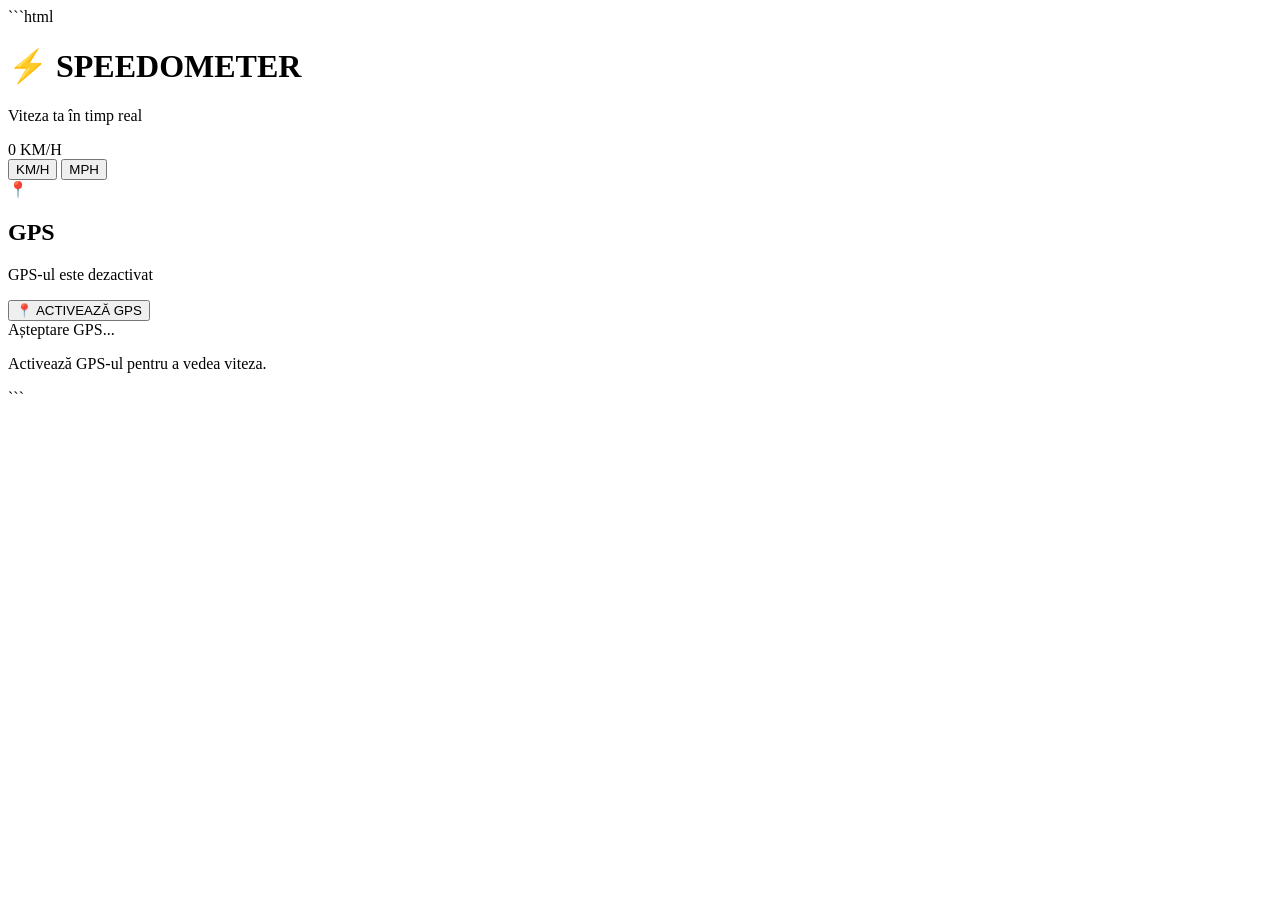
==== index.html @ 5c5cde7c "Rename speedometer.html to index.html" ====
```html
<!DOCTYPE html>
<html lang="ro">

<head>
    <meta charset="UTF-8">

    <meta name="viewport" content="width=device-width, initial-scale=1.0">

    <title>Speedometer</title>

    <link rel="stylesheet" href="style.css">
</head>

<body>

    <div class="background"></div>

    <main class="speedometer">

        <!-- TITLU -->
        <div class="top">

            <h1>⚡ SPEEDOMETER</h1>

            <p>Viteza ta în timp real</p>

        </div>


        <!-- VITEZOMETRU -->
        <div class="speed-circle">

            <div class="circle-inner">

                <span id="speed">0</span>

                <span id="unit">KM/H</span>

            </div>

        </div>


        <!-- UNITĂȚI -->
        <div class="units">

            <button id="kmhButton" class="active">
                KM/H
            </button>

            <button id="mphButton">
                MPH
            </button>

        </div>


        <!-- GPS -->
        <div class="gps-section">

            <div class="gps-icon">
                📍
            </div>

            <h2>GPS</h2>

            <p id="gpsMessage">
                GPS-ul este dezactivat
            </p>

            <button id="startButton" class="start-button">
                📍 ACTIVEAZĂ GPS
            </button>

        </div>


        <!-- STATUS -->
        <div class="status">

            <span id="statusDot"></span>

            <span id="statusText">
                Așteptare GPS...
            </span>

        </div>


        <!-- INFORMAȚIE -->
        <p class="info">
            Activează GPS-ul pentru a vedea viteza.
        </p>

    </main>


    <script src="script.js"></script>

</body>

</html>
```
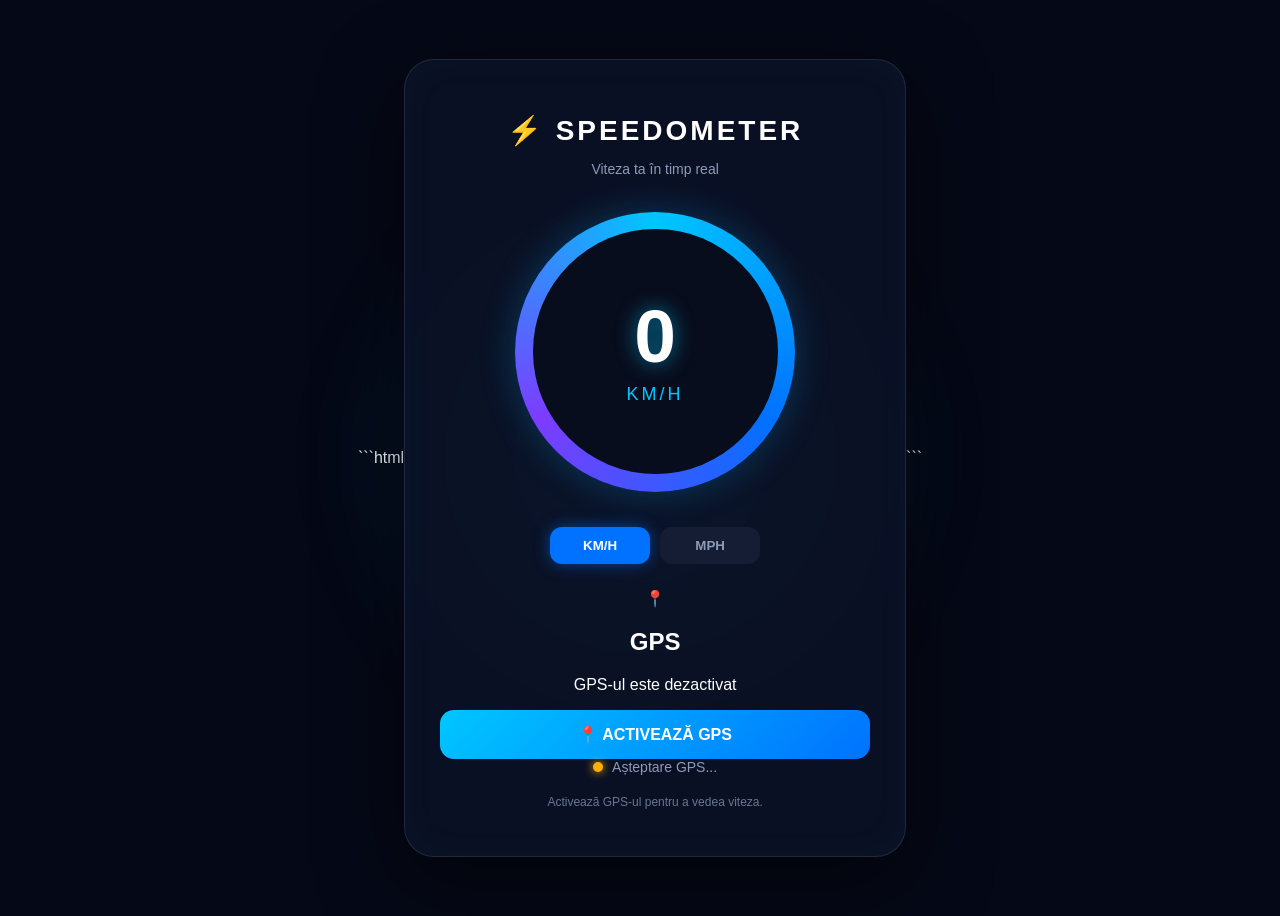
==== commit 0c797402: "Update index.html" ====
--- a/index.html
+++ b/index.html
@@ -9,7 +9,7 @@
 
     <title>Speedometer</title>
 
-    <link rel="stylesheet" href="style.css">
+    <link rel="stylesheet" href="speedometer.css">
 </head>
 
 <body>
@@ -96,7 +96,7 @@
     </main>
 
 
-    <script src="script.js"></script>
+    <script src="speedometer.js"></script>
 
 </body>
 
--- a/speedometer.css
+++ b/speedometer.css
@@ -0,0 +1,291 @@
+```css
+* {
+    margin: 0;
+    padding: 0;
+    box-sizing: border-box;
+}
+
+body {
+    min-height: 100vh;
+    display: flex;
+    justify-content: center;
+    align-items: center;
+
+    font-family: Arial, sans-serif;
+
+    background: #050816;
+    color: white;
+
+    overflow: hidden;
+}
+
+/* Fundal */
+
+.background {
+    position: fixed;
+    width: 700px;
+    height: 700px;
+
+    background: radial-gradient(
+        circle,
+        rgba(0, 180, 255, 0.18),
+        transparent 65%
+    );
+
+    filter: blur(30px);
+}
+
+/* Container */
+
+.speedometer {
+    position: relative;
+    z-index: 1;
+
+    width: 430px;
+    max-width: 90%;
+
+    padding: 35px;
+
+    text-align: center;
+
+    background: rgba(12, 18, 38, 0.85);
+
+    border: 1px solid rgba(255, 255, 255, 0.1);
+
+    border-radius: 30px;
+
+    box-shadow:
+        0 25px 80px rgba(0, 0, 0, 0.5),
+        inset 0 0 40px rgba(0, 170, 255, 0.03);
+
+    backdrop-filter: blur(20px);
+}
+
+/* Titlu */
+
+.top h1 {
+    font-size: 28px;
+    letter-spacing: 3px;
+
+    margin-bottom: 8px;
+}
+
+.top p {
+    color: #8d9bb8;
+    font-size: 14px;
+}
+
+/* Cercul vitezei */
+
+.speed-circle {
+    width: 280px;
+    height: 280px;
+
+    margin: 35px auto;
+
+    display: flex;
+    justify-content: center;
+    align-items: center;
+
+    border-radius: 50%;
+
+    background:
+        conic-gradient(
+            #00c6ff 0deg,
+            #0072ff 120deg,
+            #7c3cff 240deg,
+            #00c6ff 360deg
+        );
+
+    box-shadow:
+        0 0 35px rgba(0, 170, 255, 0.25);
+
+    animation: glow 3s infinite alternate;
+}
+
+.circle-inner {
+    width: 245px;
+    height: 245px;
+
+    border-radius: 50%;
+
+    background: #080d1d;
+
+    display: flex;
+    flex-direction: column;
+
+    justify-content: center;
+    align-items: center;
+}
+
+#speed {
+    font-size: 75px;
+    font-weight: bold;
+
+    line-height: 1;
+
+    text-shadow:
+        0 0 20px rgba(0, 200, 255, 0.6);
+
+    transition: 0.2s;
+}
+
+#unit {
+    margin-top: 10px;
+
+    font-size: 18px;
+    letter-spacing: 3px;
+
+    color: #00c6ff;
+}
+
+/* Butoane unități */
+
+.units {
+    display: flex;
+    justify-content: center;
+    gap: 10px;
+
+    margin-bottom: 25px;
+}
+
+.units button {
+    width: 100px;
+
+    padding: 11px;
+
+    border: none;
+    border-radius: 12px;
+
+    background: #151d35;
+    color: #8d9bb8;
+
+    font-weight: bold;
+
+    cursor: pointer;
+
+    transition: 0.2s;
+}
+
+.units button:hover {
+    transform: translateY(-2px);
+}
+
+.units button.active {
+    background: #0072ff;
+    color: white;
+
+    box-shadow: 0 0 15px rgba(0, 114, 255, 0.5);
+}
+
+/* Status */
+
+.status {
+    display: flex;
+    justify-content: center;
+    align-items: center;
+
+    gap: 9px;
+
+    margin-bottom: 20px;
+
+    color: #8d9bb8;
+
+    font-size: 14px;
+}
+
+#statusDot {
+    width: 10px;
+    height: 10px;
+
+    border-radius: 50%;
+
+    background: #ffb000;
+
+    box-shadow: 0 0 10px #ffb000;
+}
+
+/* Buton GPS */
+
+.start-button {
+    width: 100%;
+
+    padding: 15px;
+
+    border: none;
+    border-radius: 14px;
+
+    background: linear-gradient(
+        135deg,
+        #00c6ff,
+        #0072ff
+    );
+
+    color: white;
+
+    font-size: 16px;
+    font-weight: bold;
+
+    cursor: pointer;
+
+    transition: 0.2s;
+}
+
+.start-button:hover {
+    transform: translateY(-2px);
+
+    box-shadow:
+        0 10px 30px rgba(0, 114, 255, 0.35);
+}
+
+.start-button:active {
+    transform: scale(0.98);
+}
+
+/* Text */
+
+.info {
+    margin-top: 18px;
+
+    font-size: 12px;
+
+    color: #687694;
+}
+
+/* Animație */
+
+@keyframes glow {
+    from {
+        box-shadow:
+            0 0 25px rgba(0, 170, 255, 0.2);
+    }
+
+    to {
+        box-shadow:
+            0 0 45px rgba(0, 170, 255, 0.45);
+    }
+}
+
+/* Telefon */
+
+@media (max-width: 500px) {
+
+    .speedometer {
+        padding: 25px;
+    }
+
+    .speed-circle {
+        width: 230px;
+        height: 230px;
+    }
+
+    .circle-inner {
+        width: 200px;
+        height: 200px;
+    }
+
+    #speed {
+        font-size: 60px;
+    }
+}
+```
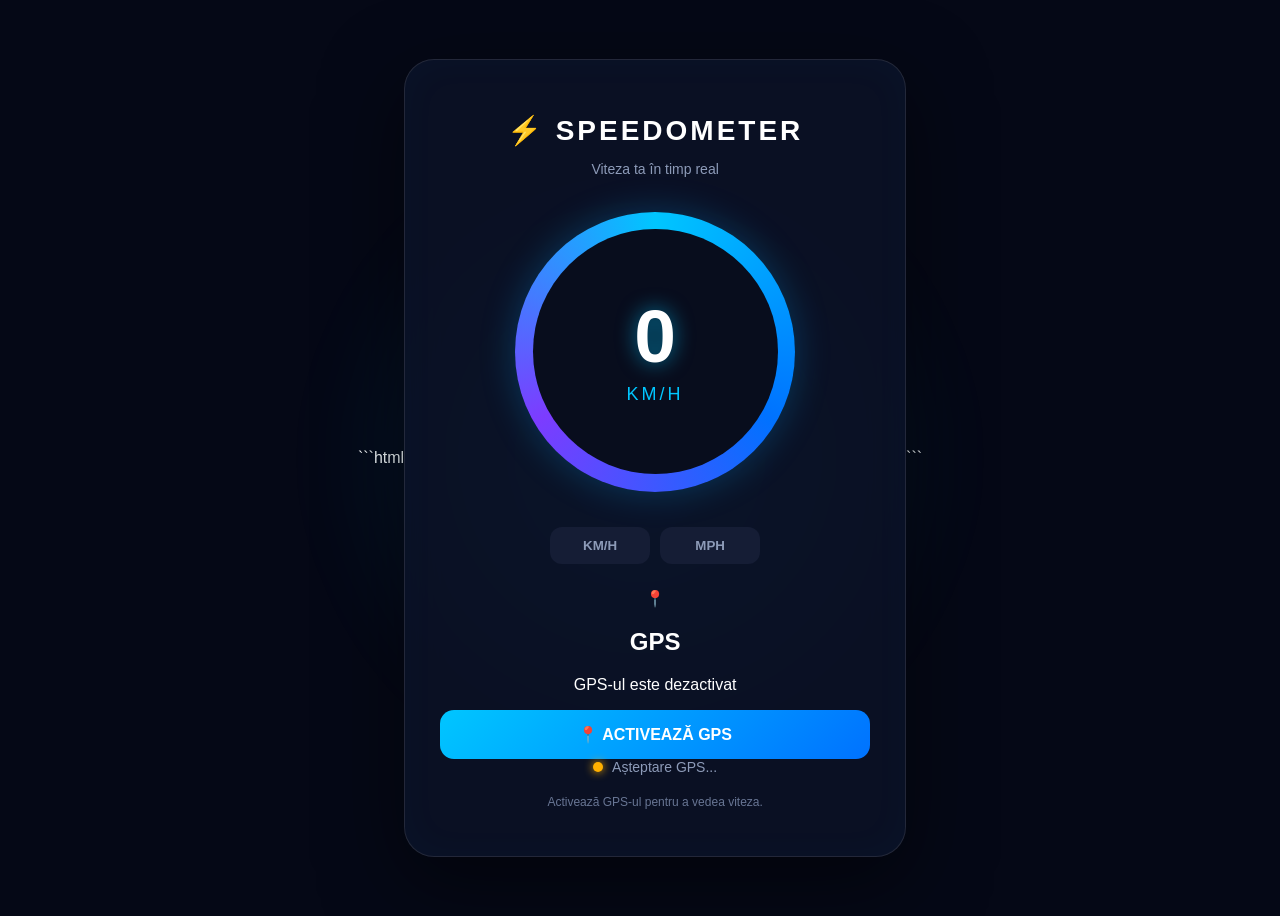
==== commit 2a5f85a9: "Update index.html" ====
--- a/index.html
+++ b/index.html
@@ -9,6 +9,7 @@
 
     <title>Speedometer</title>
 
+    <!-- CSS -->
     <link rel="stylesheet" href="speedometer.css">
 </head>
 
@@ -20,11 +21,8 @@
 
         <!-- TITLU -->
         <div class="top">
-
             <h1>⚡ SPEEDOMETER</h1>
-
             <p>Viteza ta în timp real</p>
-
         </div>
 
 
@@ -42,14 +40,14 @@
         </div>
 
 
-        <!-- UNITĂȚI -->
+        <!-- BUTOANE UNITĂȚI -->
         <div class="units">
 
-            <button id="kmhButton" class="active">
+            <button id="kmhButton" type="button">
                 KM/H
             </button>
 
-            <button id="mphButton">
+            <button id="mphButton" type="button">
                 MPH
             </button>
 
@@ -69,8 +67,13 @@
                 GPS-ul este dezactivat
             </p>
 
-            <button id="startButton" class="start-button">
+            <button
+                id="startButton"
+                class="start-button"
+                type="button">
+
                 📍 ACTIVEAZĂ GPS
+
             </button>
 
         </div>
@@ -96,6 +99,7 @@
     </main>
 
 
+    <!-- JAVASCRIPT -->
     <script src="speedometer.js"></script>
 
 </body>
